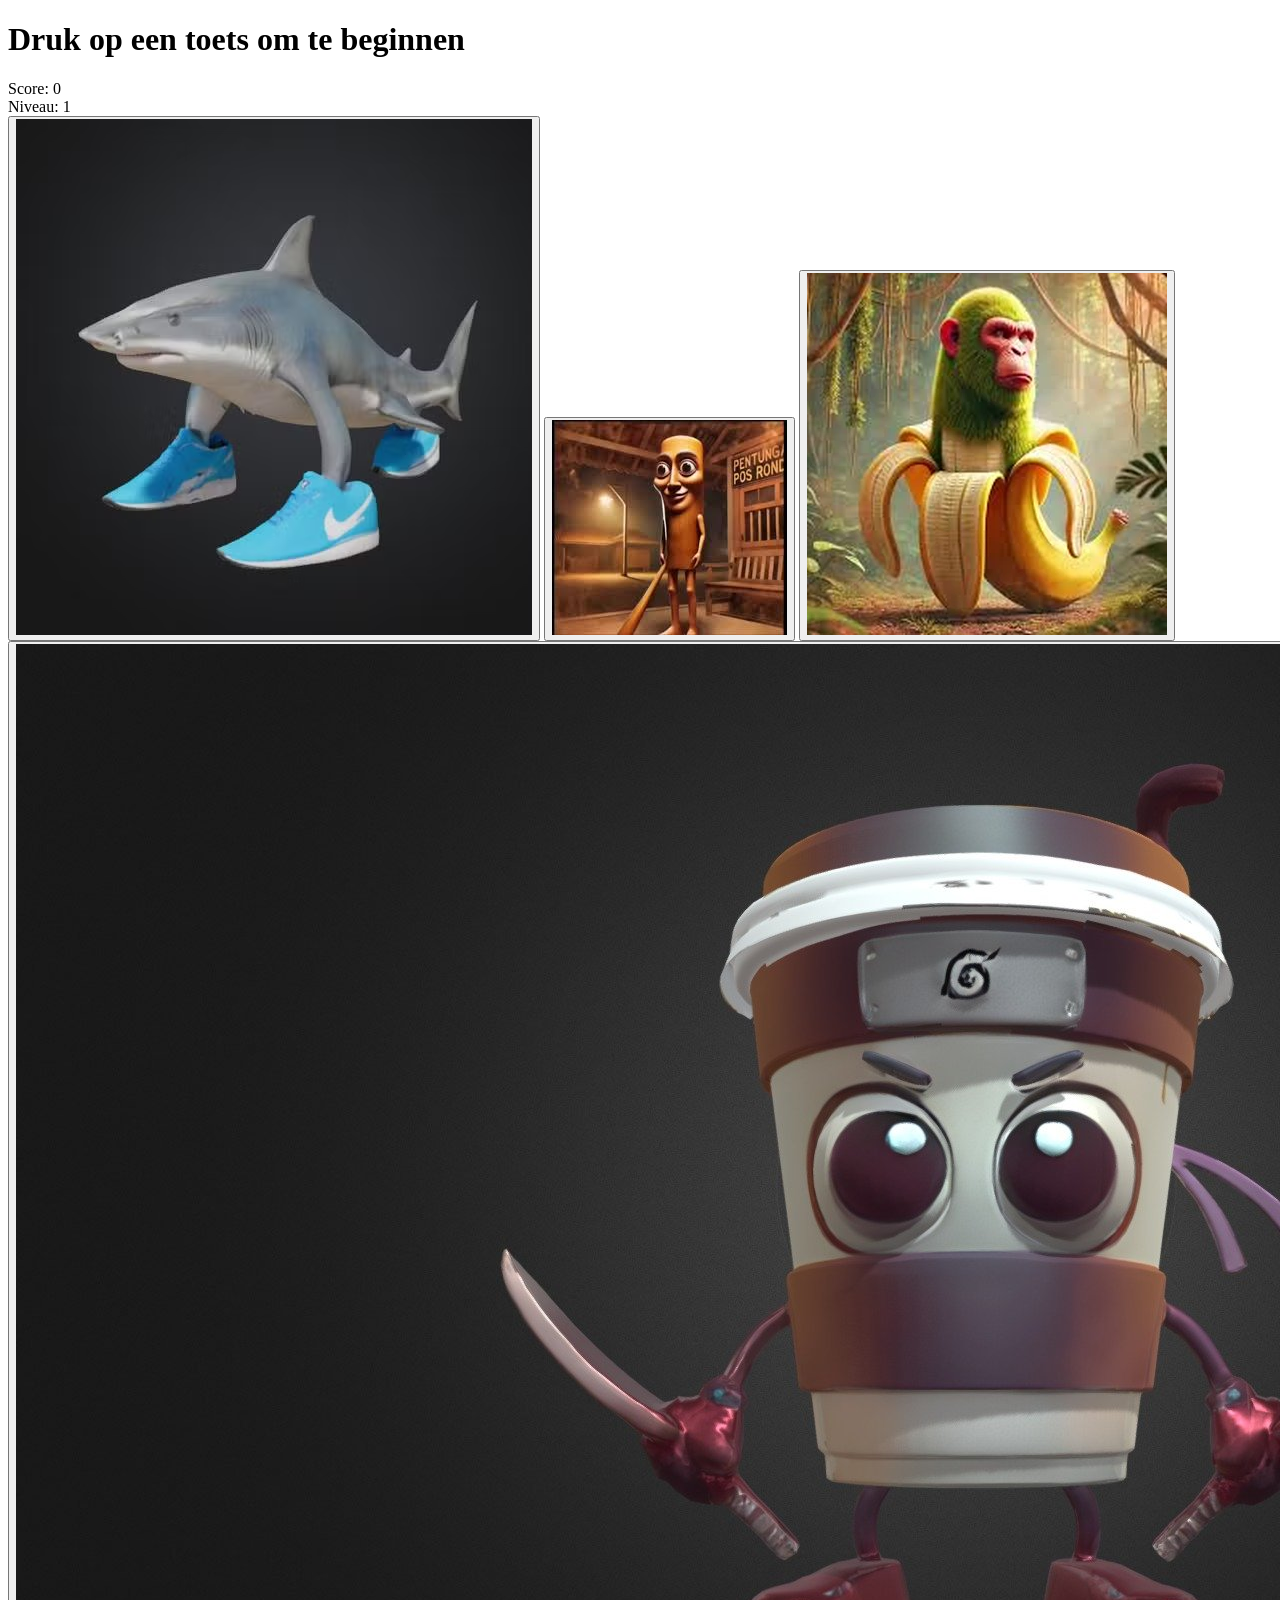
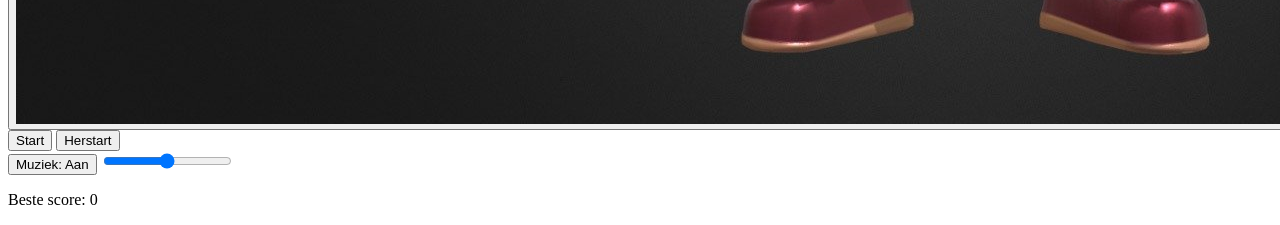
==== src/index.html @ e1037f8e "index.html" ====
<!DOCTYPE html>
<html lang="nl">
<head>
    <meta charset="UTF-8">
    <meta name="viewport" content="width=device-width, initial-scale=1.0">
    <link rel="stylesheet" href="styles/main.css">
    <title>BrainRot Spel</title>
</head>
<body>
    <div class="game-container">
        <h1 id="game-title">Druk op een toets om te beginnen</h1>
        <div id="score-display">Score: 0</div>
        <div id="level-display">Niveau: 1</div>
        
        <div class="buttons-container">
            <button class="brainrot-button red" data-color="red">
                <img src="assets/images/tralala.avif" alt="Image 1">
            </button>
            <button class="brainrot-button blue" data-color="blue">
                <img src="assets/images/tuntun.jpg" alt="Image 2">
            </button>
            <button class="brainrot-button yellow" data-color="yellow">
                <img src="assets/images/chimpanzine.webp" alt="Image 3">
            </button>
            <button class="brainrot-button green" data-color="green">
                <img src="assets/images/capuncion.jpeg" alt="Image 4">
            </button>
        </div>
        
        <div class="controls">
            <button id="start-button">Start</button>
            <button id="restart-button">Herstart</button>
            <div class="audio-control">
                <button id="music-toggle">Muziek: Aan</button>
                <input type="range" id="volume-slider" min="0" max="100" value="50">
            </div>
        </div>
        
        <div class="info">
            <p>Beste score: <span id="best-score">0</span></p>
            <p id="game-message"></p>
        </div>
    </div>
    
    <script src="https://ajax.googleapis.com/ajax/libs/jquery/3.7.0/jquery.min.js"></script>
    <script src="scripts/index.js"></script>
</body>
</html>
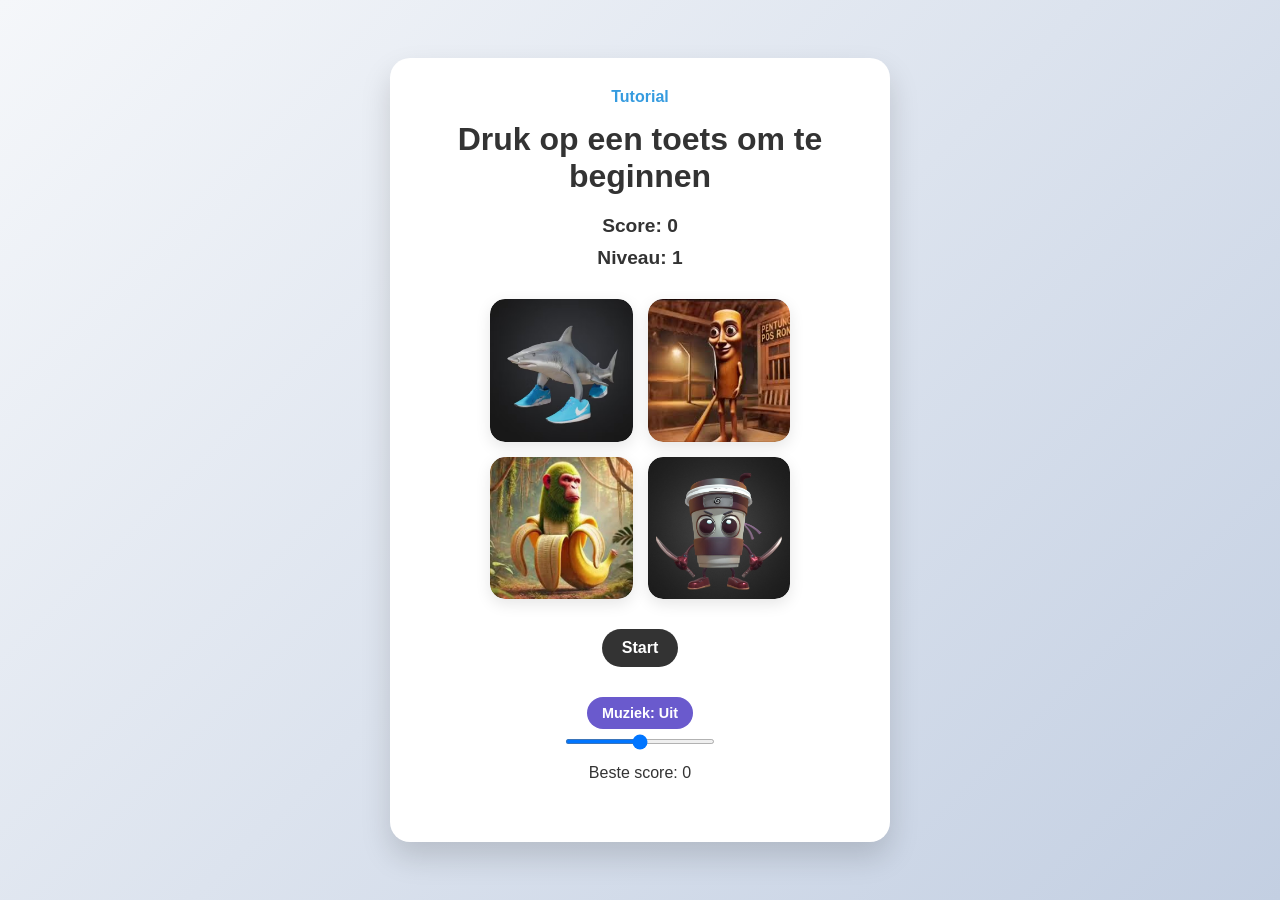
==== commit b04a2982: "added tutorial" ====
--- a/src/index.html
+++ b/src/index.html
@@ -8,9 +8,11 @@
 </head>
 <body>
     <div class="game-container">
+        <a href="tutorial.html" style="display: block; margin-bottom: 15px; color: #359bdf; text-decoration: none; font-weight: bold;">Tutorial</a>
         <h1 id="game-title">Druk op een toets om te beginnen</h1>
         <div id="score-display">Score: 0</div>
         <div id="level-display">Niveau: 1</div>
+        
         
         <div class="buttons-container">
             <button class="brainrot-button red" data-color="red">
--- a/src/styles/main.css
+++ b/src/styles/main.css
@@ -0,0 +1,190 @@
+* {
+margin: 0;
+padding: 0;
+box-sizing: border-box;
+}
+
+body {
+font-family: 'Poppins', sans-serif;
+background: linear-gradient(135deg, #f5f7fa 0%, #c3cfe2 100%);
+display: flex;
+justify-content: center;
+align-items: center;
+min-height: 100vh;
+color: #333;
+}
+
+.game-container {
+background-color: #fff;
+border-radius: 20px;
+padding: 30px;
+box-shadow: 0 15px 30px rgba(0, 0, 0, 0.15);
+text-align: center;
+max-width: 500px;
+width: 90%;
+}
+
+#game-title {
+font-size: 2rem;
+margin-bottom: 20px;
+color: #333;
+transition: all 0.3s ease;
+}
+
+#score-display, #level-display {
+font-size: 1.2rem;
+margin-bottom: 10px;
+font-weight: 600;
+}
+
+.buttons-container {
+display: grid;
+grid-template-columns: 1fr 1fr;
+grid-template-rows: 1fr 1fr;
+gap: 15px;
+margin: 30px auto;
+width: 300px;
+height: 300px;
+}
+
+.brainrot-button {
+border: none;
+outline: none;
+cursor: pointer;
+border-radius: 15px;
+transition: all 0.2s ease;
+box-shadow: 0 5px 15px rgba(0, 0, 0, 0.1);
+overflow: hidden;
+padding: 0;
+position: relative;
+}
+
+.brainrot-button img {
+width: 100%;
+height: 100%;
+object-fit: cover;
+display: block;
+border-radius: 15px;
+}
+
+.brainrot-button:active {
+transform: scale(0.95);
+box-shadow: 0 2px 10px rgba(0, 0, 0, 0.1);
+}
+
+.lit-up {
+filter: brightness(1.5) saturate(1.5);
+transform: scale(1.05);
+box-shadow: 0 0 20px rgba(255, 255, 255, 0.7);
+}
+
+.controls {
+margin: 20px 0;
+display: flex;
+justify-content: center;
+gap: 20px;
+flex-wrap: wrap;
+}
+
+.audio-control {
+display: flex;
+flex-direction: column;
+align-items: center;
+margin-top: 10px;
+width: 100%;
+}
+
+#music-toggle {
+background-color: #6A5ACD;
+color: white;
+border: none;
+padding: 8px 15px;
+border-radius: 50px;
+cursor: pointer;
+font-size: 0.9rem;
+font-weight: 600;
+transition: all 0.2s ease;
+margin-bottom: 10px;
+}
+
+#music-toggle:hover {
+background-color: #8A7AED;
+}
+
+#volume-slider {
+width: 150px;
+height: 5px;
+background: #d3d3d3;
+outline: none;
+border-radius: 5px;
+}
+
+#volume-slider::-webkit-slider-thumb {
+-webkit-appearance: none;
+appearance: none;
+width: 15px;
+height: 15px;
+border-radius: 50%;
+background: #6A5ACD;
+cursor: pointer;
+}
+
+#volume-slider::-moz-range-thumb {
+width: 15px;
+height: 15px;
+border-radius: 50%;
+background: #6A5ACD;
+cursor: pointer;
+}
+
+#start-button, #restart-button {
+background-color: #333;
+color: white;
+border: none;
+padding: 10px 20px;
+border-radius: 50px;
+cursor: pointer;
+font-size: 1rem;
+font-weight: 600;
+transition: all 0.2s ease;
+}
+
+#start-button:hover, #restart-button:hover {
+background-color: #555;
+transform: translateY(-2px);
+}
+
+#start-button:active, #restart-button:active {
+transform: translateY(0);
+}
+
+#restart-button {
+background-color: #FF4C4C;
+display: none;
+}
+
+#restart-button:hover {
+background-color: #FF6666;
+}
+
+.info {
+margin-top: 20px;
+font-size: 1rem;
+}
+
+#game-message {
+margin-top: 10px;
+height: 20px;
+color: #FF4C4C;
+font-weight: 600;
+}
+
+.game-over {
+animation: shake 0.5s ease-in-out;
+}
+
+@keyframes shake {
+0%, 100% { transform: translateX(0); }
+20%, 60% { transform: translateX(-10px); }
+40%, 80% { transform: translateX(10px); }
+}
